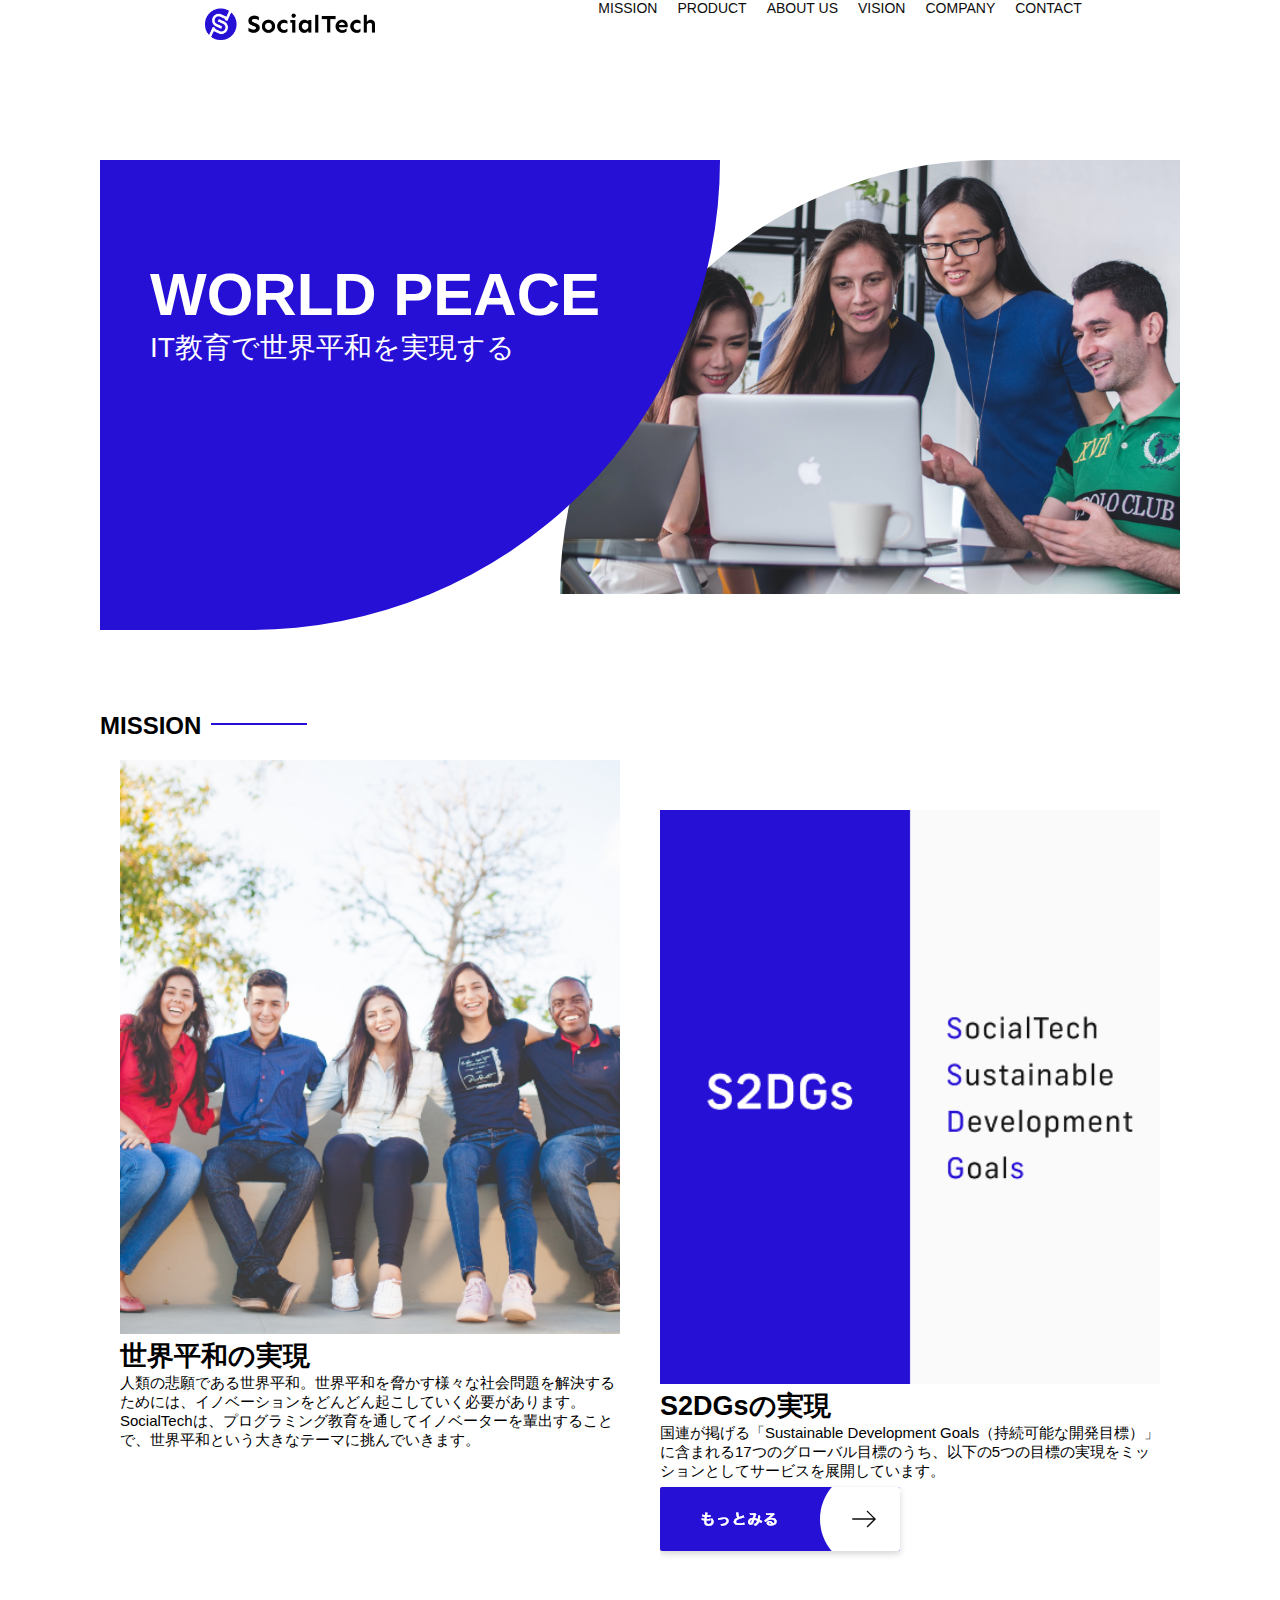
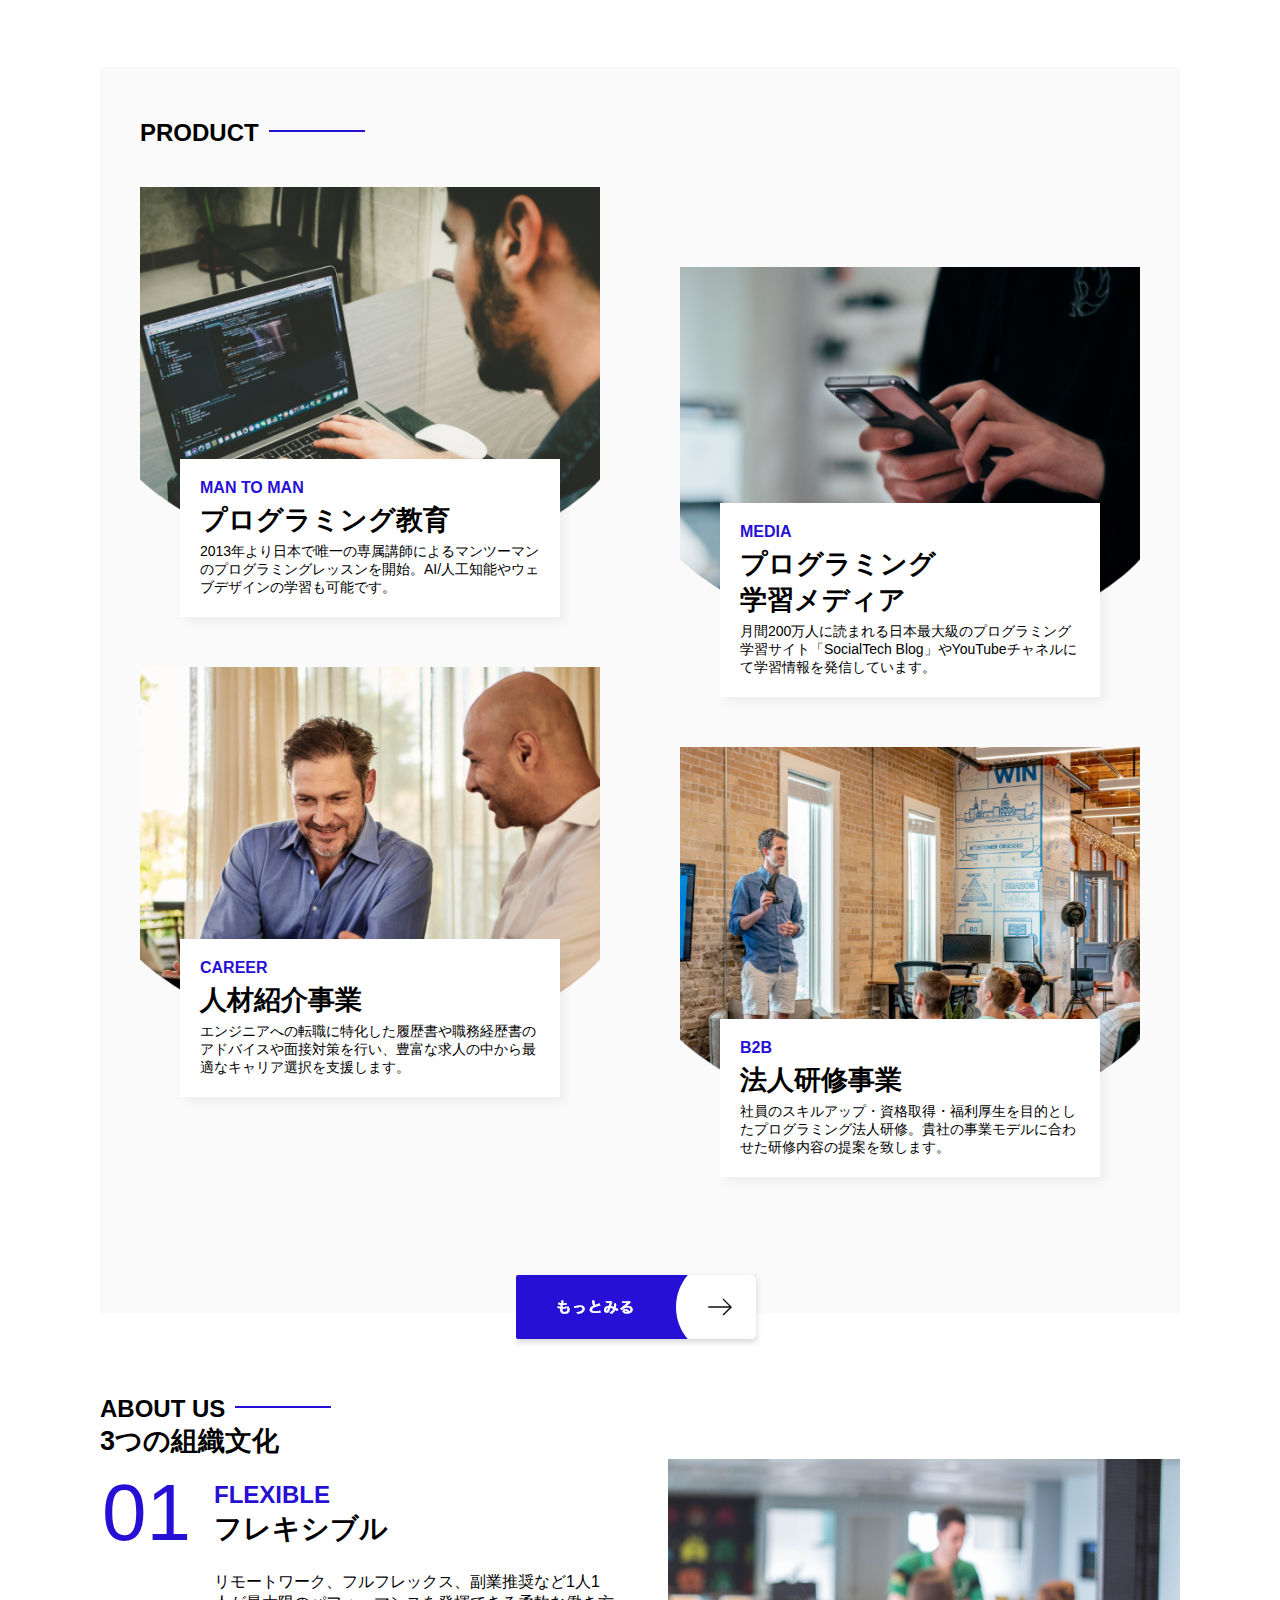
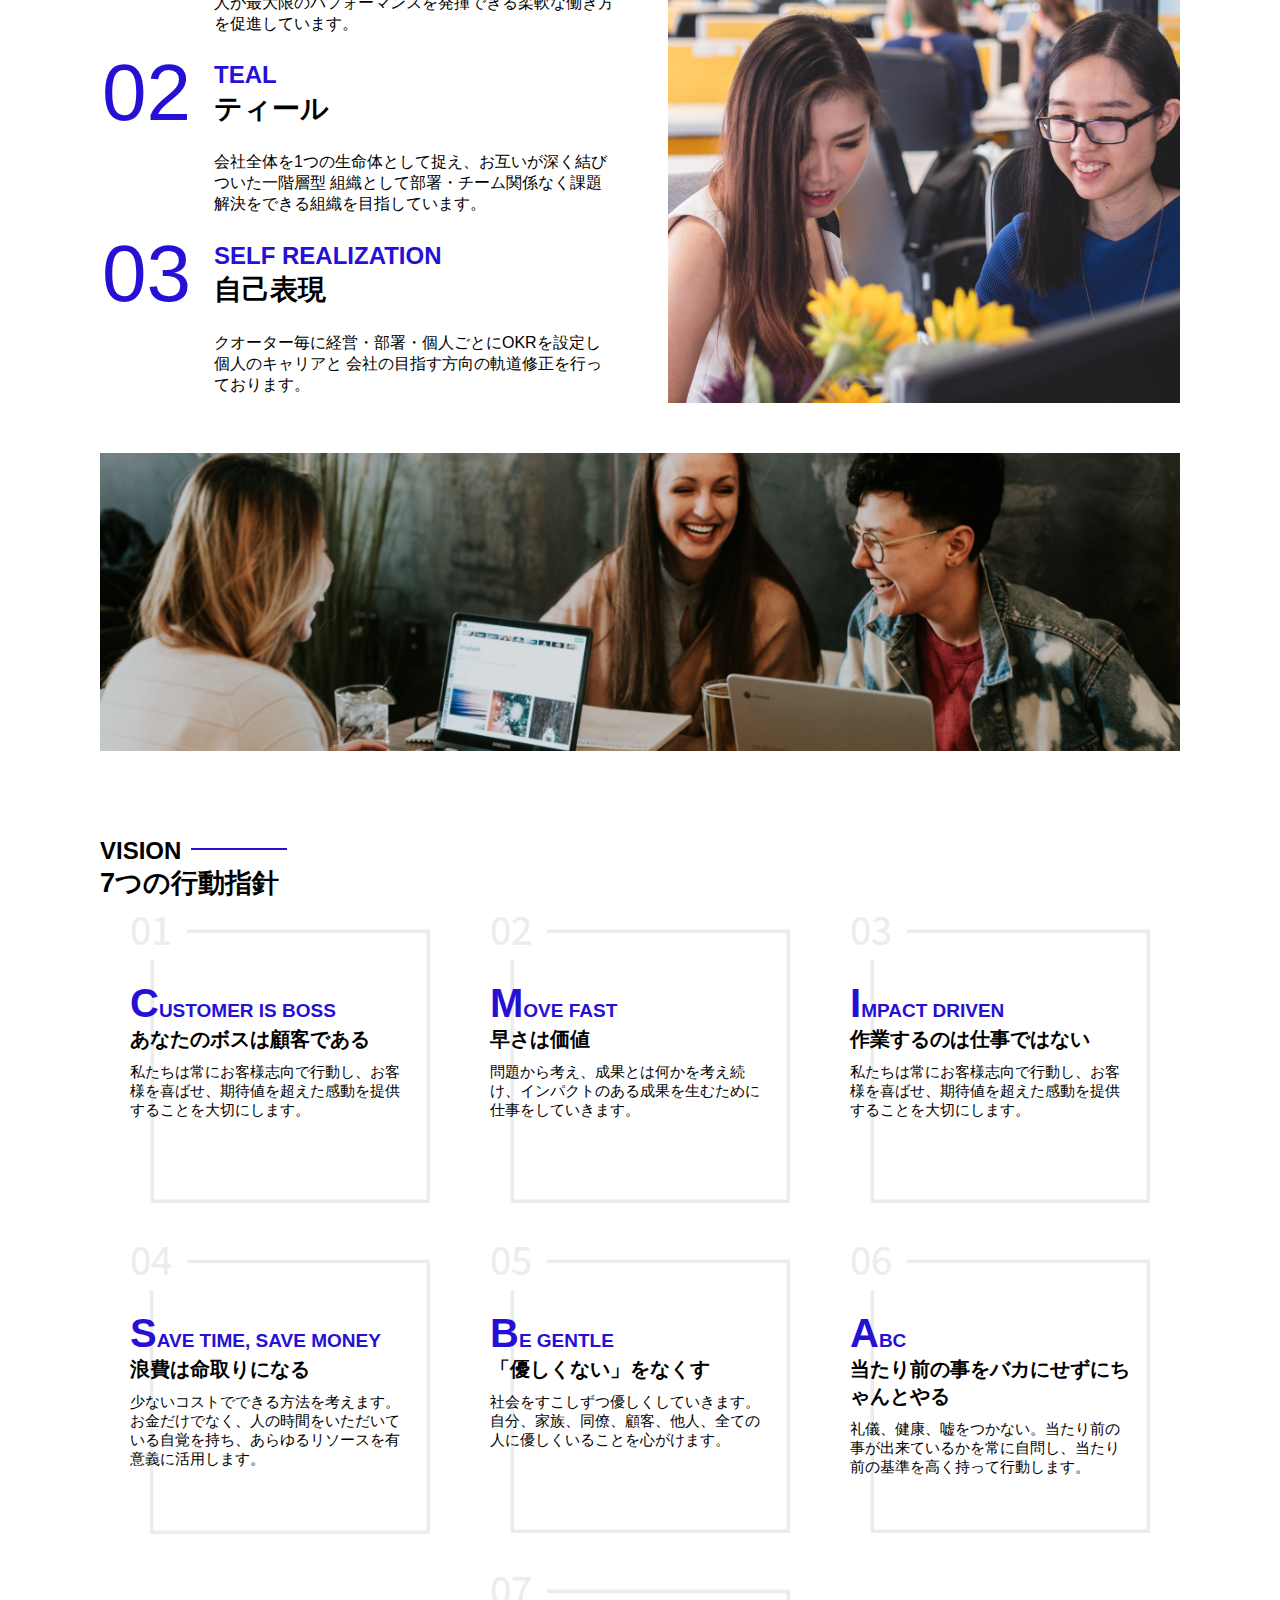
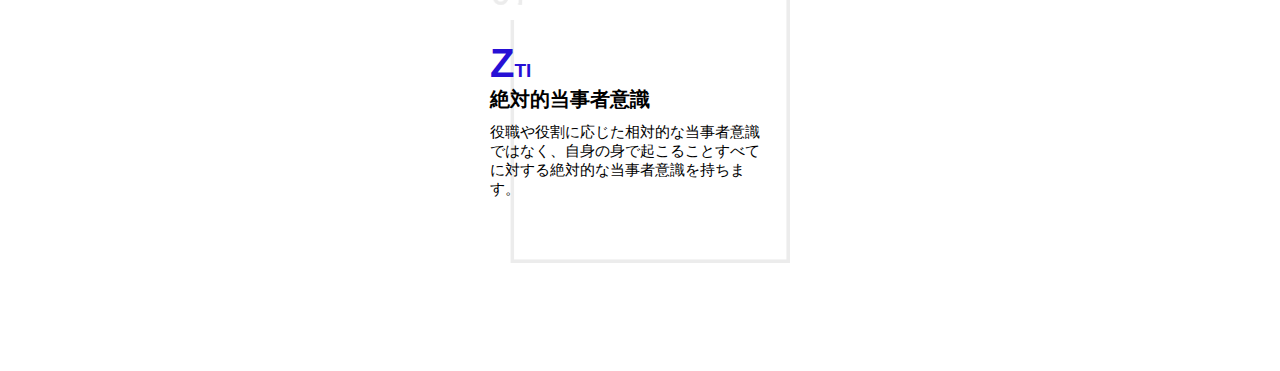
==== socialtech/index.html @ b1df3102 "Add files via upload" ====
<!DOCTYPE html>
<html>
  <head>
    <title>SocialTech</title>
    <meta charset="utf-8">
    <meta name="description" content="SocialTechはEdTech業界のリーディングカンパニーを目指します。">
    <meta name="viewport" content="width=device-width, initial-scale=1.0">
    <link rel="stylesheet" href="style.css">
  </head>
  <body>
    <!-- ヘッダー -->
    <header>
      <!-- ロゴ -->
      <a href="index.html" id="logo">
        <img src="images/logo.png" alt="トップページに戻る">
      </a>

      <!-- PC用ナビゲーション -->
      <nav id="nav-pc">
        <ul>
          <li><a href="mission.html">MISSION</a></li>
          <li><a href="product.html">PRODUCT</a></li>
          <li><a href="index.html#aboutus">ABOUT US</a></li>
          
          <!-- 以下の場所までスクロールされる -->
          <section id="aboutus">
            
          </section>

          <li><a href="index.html#vision">VISION</a></li>
          <li><a href="index.html#company">COMPANY</a></li>
          <li><a href="index.html#contact">CONTACT</a></li>
        </ul>
      </nav>
    </header>
    <main>
     <article>
       <!-- メインビジュアル -->
       <section id="main-visual">
        <div id="main-message">
          <h1>WORLD PEACE</h1>
          <p>IT教育で世界平和を実現する</p>
        </div>
        <img src="images/index/index-main.png" alt="PC周りに仲間が集まる多国籍の仲間たち">
       </section>

        <!-- ミッション -->
        <section id="mission">
          <h2 class="index-h2">MISSION</h2>
          <div id="mission-flex">
            <div>
              <img id="mission-photo" src="images/index/index-mission.png" alt="屋外のベンチで写真を撮影する多国籍の仲間たち">
              <h3>世界平和の実現</h3>
              <p>人類の悲願である世界平和。世界平和を脅かす様々な社会問題を解決するためには、イノベーションをどんどん起こしていく必要があります。SocialTechは、プログラミング教育を通してイノベーターを輩出することで、世界平和という大きなテーマに挑んでいきます。</p>
            </div>
            <div>
              <img id="s2dgs" src="images/index/s2dgs.png" alt="S2DGs">
              <h3>S2DGsの実現</h3>
              <p>国連が掲げる「Sustainable Development Goals（持続可能な開発目標）」に含まれる17つのグローバル目標のうち、以下の5つの目標の実現をミッションとしてサービスを展開しています。</p>
              <a href="mission.html">
                <img src="images/button-more.png" alt="もっとみる">
              </a>
            </div>
          </div>
        </section>

       <!-- プロダクト -->
       <section id="product">
        <h2 class="index-h2">PRODUCT</h2>
        <div class="product-flex">
          <div id="product-left">
            <div>
              <img class="product-photo" src="images/index/index-mantoman.png" alt="PCでコードを書く男性">
              <div class="product-explain">
                <span>MAN TO MAN</span>
                <h3>プログラミング教育</h3>
                <p>2013年より日本で唯一の専属講師によるマンツーマンのプログラミングレッスンを開始。AI/人工知能やウェブデザインの学習も可能です。</p>
              </div>
            </div>
            <div>
              <img class="product-photo" src="images/index/index-career.png" alt="笑顔で話し合う2人の男性">
              <div class="product-explain">
                <span>CAREER</span>
                <h3>人材紹介事業</h3>
                <p>エンジニアへの転職に特化した履歴書や職務経歴書のアドバイスや面接対策を行い、豊富な求人の中から最適なキャリア選択を支援します。</p>
              </div>
            </div>
          </div>
          <div id="product-right">
               <div>
                 <img class="product-photo" src="images/index/index-media.png" alt="スマートフォンを操作する人">
                 <div class="product-explain">
                   <span>MEDIA</span>
                   <h3>プログラミング<br>学習メディア</h3>
                   <p>月間200万人に読まれる日本最大級のプログラミング学習サイト「SocialTech Blog」やYouTubeチャネルにて学習情報を発信しています。</p>
                 </div>
               </div>
               <div>
                 <img class="product-photo" src="images/index/index-b2b.png" alt="講演中の男性とそれを聴く人々">
                 <div class="product-explain">
                   <span>B2B</span>
                   <h3>法人研修事業</h3>
                   <p>社員のスキルアップ・資格取得・福利厚生を目的としたプログラミング法人研修。貴社の事業モデルに合わせた研修内容の提案を致します。</p>
                 </div>
               </div>
             </div>
           </div>
        <div id="product-more">
          <a href="product.html">
            <img src="images/button-more.png" alt="もっとみる">
          </a>
        </div>
       </section>

       <!-- ABOUT US -->
       <section id="aboutus">
        <h2 class="index-h2">ABOUT US</h2>
        <h3>3つの組織文化</h3>
        <div>
          <table class="culture-table">
            <tr>
              <td class="culture-num">01</td>
              <th><span class="culture-en">FLEXIBLE</span><br>フレキシブル</th>
            </tr>
            <tr>
              <td>
                <!-- 空のセル -->
              </td>
              <td class="culture-description">リモートワーク、フルフレックス、副業推奨など1人1人が最大限のパフォーマンスを発揮できる柔軟な働き方を促進しています。</td>
            </tr>
            <tr>
              <td class="culture-num">02</td>
              <th><span class="culture-en">TEAL</span><br>ティール</th>
            </tr>
            <tr>
              <td>
                <!-- 空のセル -->
              </td>
              <td class="culture-description">会社全体を1つの生命体として捉え、お互いが深く結びついた一階層型 組織として部署・チーム関係なく課題解決をできる組織を目指しています。</td>
            </tr>
            <tr>
              <td class="culture-num">03</td>
              <th><span class="culture-en">SELF REALIZATION</span><br>自己表現</th>
            </tr>
            <tr>
              <td>
                <!-- 空のセル -->
              </td>
              <td class="culture-description">クオーター毎に経営・部署・個人ごとにOKRを設定し個人のキャリアと 会社の目指す方向の軌道修正を行っております。</td>
            </tr>
          </table>
          <img class="culture-img" src="images/index/index-aboutus1.png" alt="笑顔で話し合う2人の女性">
        </div>
        <img class="culture-img2" src="images/index/index-aboutus2.png" alt="笑顔で話し合う3人の男女">
       </section>

       <!-- VISION -->
        <section id="vision">
          <h2 class="index-h2">VISION</h2>
          <h3>7つの行動指針</h3>
          <div>
            <div class="vision-box">
              <img src="images/index/vision-01.png" alt="01">
                <div>
                 <h4>CUSTOMER IS BOSS</h4>
                 <h5>あなたのボスは顧客である</h5>
                 <p>私たちは常にお客様志向で行動し、お客様を喜ばせ、期待値を超えた感動を提供することを大切にします。</p>
                </div>
            </div>
            <div class="vision-box">
              <img src="images/index/vision-02.png" alt="02">
                <div>
                 <h4>MOVE FAST</h4>
                 <h5>早さは価値</h5>
                 <p>問題から考え、成果とは何かを考え続け、インパクトのある成果を生むために仕事をしていきます。</p>
                </div>
            </div>
            <div class="vision-box">
              <img src="images/index/vision-03.png" alt="03">
                <div>
                 <h4>IMPACT DRIVEN</h4>
                 <h5>作業するのは仕事ではない</h5>
                 <p>私たちは常にお客様志向で行動し、お客様を喜ばせ、期待値を超えた感動を提供することを大切にします。</p>
                </div>
            </div>
            <div class="vision-box">
              <img src="images/index/vision-04.png" alt="04">
                <div>
                 <h4>SAVE TIME, SAVE MONEY</h4>
                 <h5>浪費は命取りになる</h5>
                 <p>少ないコストでできる方法を考えます。お金だけでなく、人の時間をいただいている自覚を持ち、あらゆるリソースを有意義に活用します。</p>
                </div>
            </div>
            <div class="vision-box">
              <img src="images/index/vision-05.png" alt="05">
                <div>
                 <h4>BE GENTLE</h4>
                 <h5>「優しくない」をなくす</h5>
                 <p>社会をすこしずつ優しくしていきます。自分、家族、同僚、顧客、他人、全ての人に優しくいることを心がけます。</p>
                </div>
            </div>
            <div class="vision-box">
              <img src="images/index/vision-06.png" alt="06">
                <div>
                 <h4>ABC</h4>
                 <h5>当たり前の事をバカにせずにちゃんとやる</h5>
                 <p>礼儀、健康、嘘をつかない。当たり前の事が出来ているかを常に自問し、当たり前の基準を高く持って行動します。</p>
                </div>
            </div>
            <div class="vision-box">
              <img src="images/index/vision-07.png" alt="07">
                <div>
                 <h4>ZTI</h4>
                 <h5>絶対的当事者意識</h5>
                 <p>役職や役割に応じた相対的な当事者意識ではなく、自身の身で起こることすべてに対する絶対的な当事者意識を持ちます。</p>
                </div>
            </div>
          </div>
        </section>
     </article>
    </main>
  </body>
</html>
---- socialtech/style.css ----
/* PC,スマホ共通スタイル */
* {
  max-width: 1080px;
  margin: 0 auto 0 auto;
  box-sizing: border-box;
}

/* ヘッダー */
header {
  display: flex;
  justify-content: space-between;
}

/* ナビゲーションのレイアウト */
#nav-pc {
  font-size: 14px;
}

#nav-pc ul {
  display: flex;
  padding-left: 0;
}

#nav-pc ul {
  display: flex;
  padding-left: 0;
}

#nav-pc li {
  list-style: none;
}

/* ナビゲーションリンクの装飾設定 */
#nav-pc a {
  text-decoration: none;
  margin-left: 20px;
  color: #0d0d0d;
}

#nav-pc a:hover {
  text-decoration: underline;
}

/* メインビジュアル */
#main-visual {
  position: relative;
  height: 470px;
}

#main-message {
  position: absolute;
  top: 0;
  left: 0;
  background-color: #2710d5;
  color: #ffffff;
  border-radius: 0 0 476px 0;
  max-width: 620px;
  height: 100%;
  width: 100%;
  z-index: 11;
}

#main-message > h1 {
  font-size: 60px;
  margin: 100px 0 0 50px;
}

#main-message > p {
  font-size: 28px;
  margin: 0 0 0 50px;
}

#main-visual > img {
  max-width: 620px;
  border-radius: 476px 0 0 0;
  position: absolute;
  top: 0;
  right: 0;
  z-index: 10;
}

/* 見出し */
h2 {
  margin: 40px 0 0 0;
}

h2::after {
  content: url("images/line.png");
  margin-left: 10px;
}

h3 {
  font-size: 27px;
}

/* ミッション */
#mission {
  margin: 80px auto 80px auto;
}

#mission-flex {
  display: flex;
}

#mission-flex > div {
  width: 50%;
  margin: 20px;
}

#mission-photo {
  width: 100%;
}

#s2dgs {
  margin-top: 50px;
  width: 100%;
}

/* プロダクト */
#product {
  background-color: #fafafa;
  margin: 80px 0 80px 0;
  padding: 10px 40px 0px 40px;
}

/* 外枠 */
#product .product-flex {
  margin-top: 40px;
  display: flex;
}

/* 左のカラム */
#product-left {
  width: 50%;
  margin-right: 20px;
}

/* 右のカラム */
#product-right {
  width: 50%;
  margin-left: 20px;
  margin-top: 80px;
}

/* 画像＋説明の枠 */
#product-left > div {
  position: relative;
  height: 480px;
  margin-right: 20px;
}

#product-right > div {
 position: relative;
  height: 480px;
  margin-left: 20px;
}

/* 画像 */
.product-photo {
  width: 100%;
}

/* 説明文の枠 */
.product-explain {
  background-color: #ffffff;
  position: absolute;
  left: 0;
  bottom: 50px;
  margin: 0 40px 0 40px;
  padding: 20px;
  box-shadow: 5px 5px 10px rgba(0, 0, 0, 0.05);
}
  
/* 説明文の英語 */
.product-explain > span {
  color: #2710d5;
  font-weight: bold;
  font-size: 16px;
  margin: 0;
}
  
/* 説明文の見出し */
.product-explain > h3 {
  margin: 5px 0 5px 0;
}
  
/* 説明文 */
.product-explain > p {
  font-size: 14px;
  margin: 0;
}
  
/* もっと見るボタン */
#product-more {
 text-align: center;
}
  
#product-more a {
 position: relative;
 bottom: -42px;
}

/* ABOUT US */
#aboutus {
  margin: 80px auto 80px auto;
}

/* 3つの組織文化と画像を入れる枠 */
#aboutus > div {
  display: flex;
}

/* 画像 */
.culture-img {
  width: 50%;
  align-self: flex-start;
}

.culture-img2 {
  margin-top: 50px;
  width: 100%;
}

/* 3つの組織文化の表 */
.culture-table {
  margin-right: 50px;
}

/* 番号 */
.culture-num {
  font-size: 80px;
  color: #2710d5;
  padding: 0 20px 0 0;
}

/* 見出し */
.culture-table th {
  text-align: left;
  font-size: 28px;
  font-weight: bold;
}

/* 組織文化英語 */
.culture-en {
  color: #2710d5;
  font-size: 24px;
}

/* 説明文 */
.culture-description {
  margin: 0;
}

/* ビジョン */
#vision {
  margin: 80px auto 80px auto;
}

/* セクション内の外枠 */
#vision > div {
  display: flex;
  justify-content: space-between;
  flex-wrap: wrap;
}

/* 7つの行動指針の枠 */
.container {
  display: grid;
  grid-template-columns: repeat(3, 1fr); /* 3列 */
  gap: 20px; /* 要素間のスペース */
}

.vision-box {
  width: 300px;
  height: 300px;
  margin-bottom: 30px;
  position: relative;
}

.vision-box > img {
  width: 100%;
  position: relative;
  z-index: 30;
}

.vision-box > div {
  position: absolute;
  top: 0;
  left: 0;
  z-index: 31;
  margin-right: 20px;
}

.vision-box > div > h4 {
  color: #2710d5;
  font-size: 19px;
  margin: 80px 0 0 0;
}

.vision-box > div > h4::first-letter {
  font-size: 40px;
}

.vision-box > div > h5 {
  font-size: 20px;
  margin: 0 0 0 0;
}

.vision-box > div > p {
  margin: 10px 0 0 0;
}

p {
  font-size: 15px;
}

body {
  font-family: "Source Sans Pro", "Hiragino Kaku Gothic ProN", Meiryo, Arial, sans-serif;
}
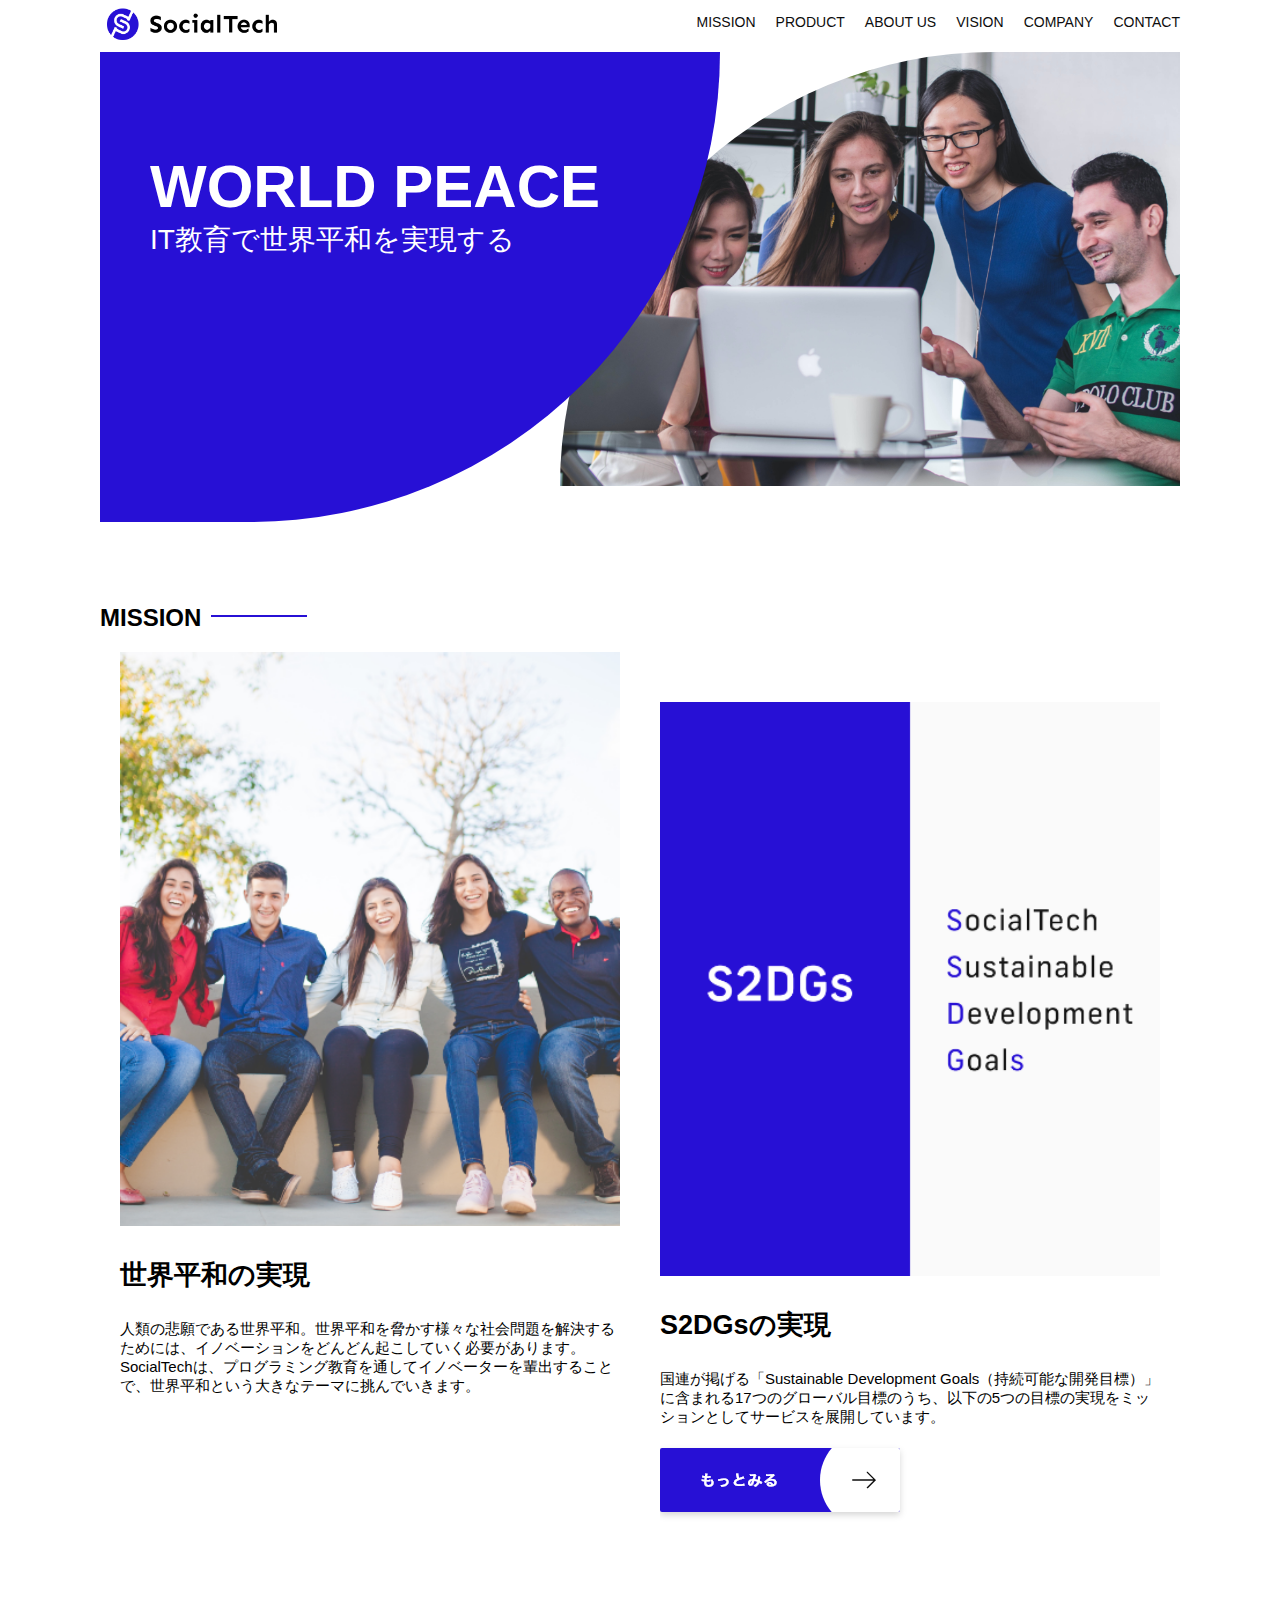
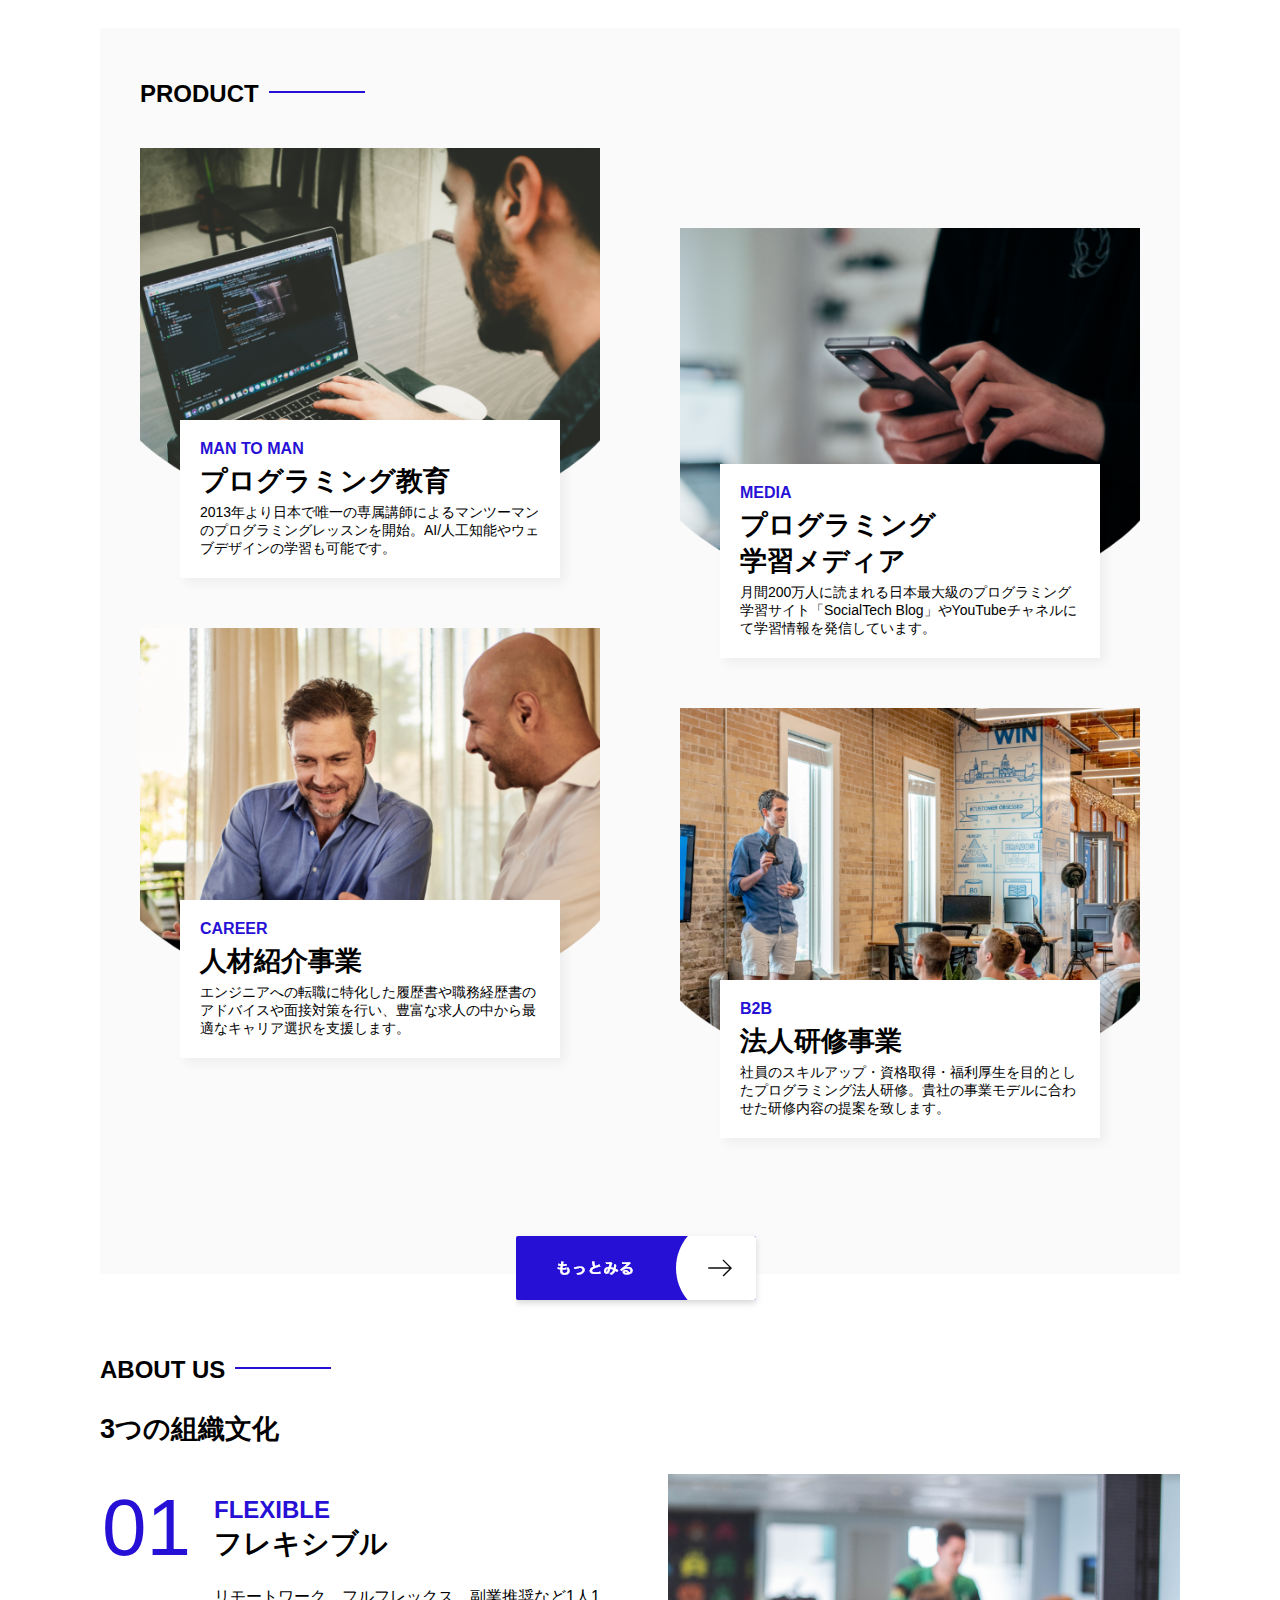
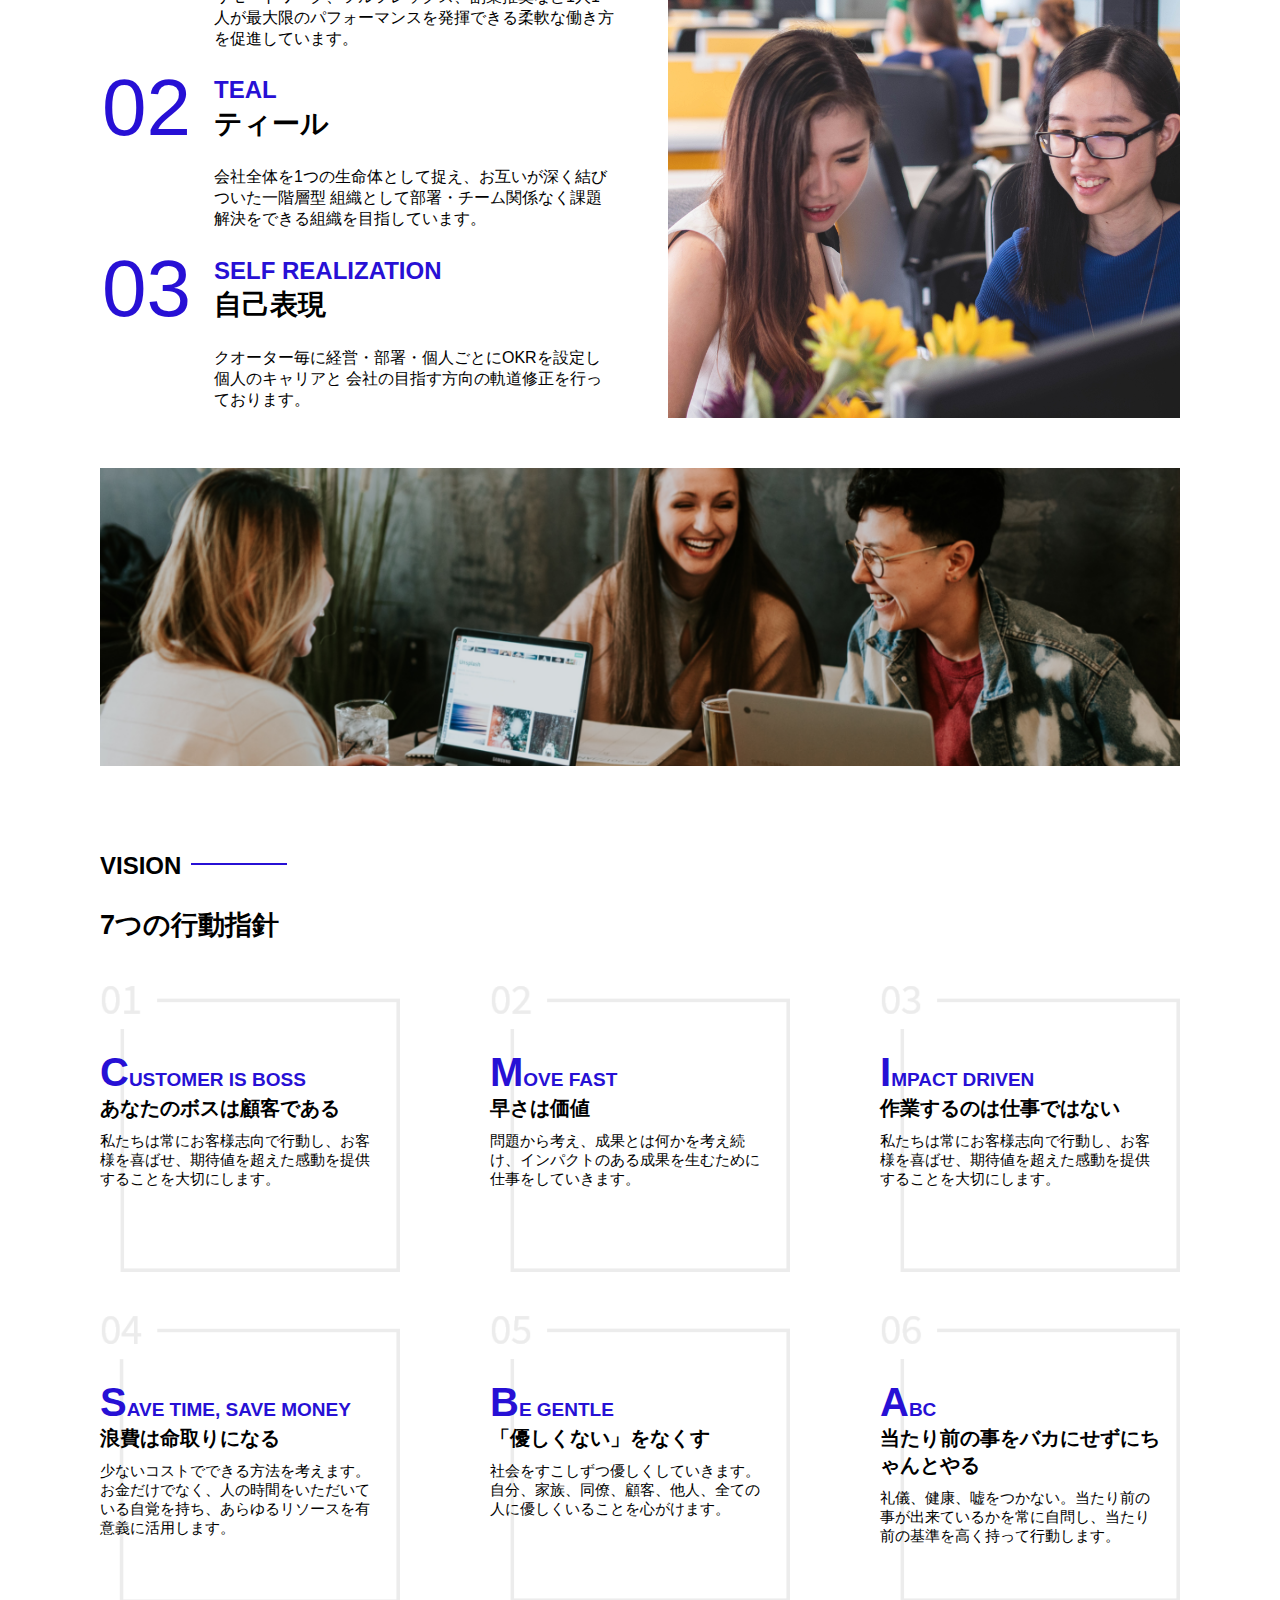
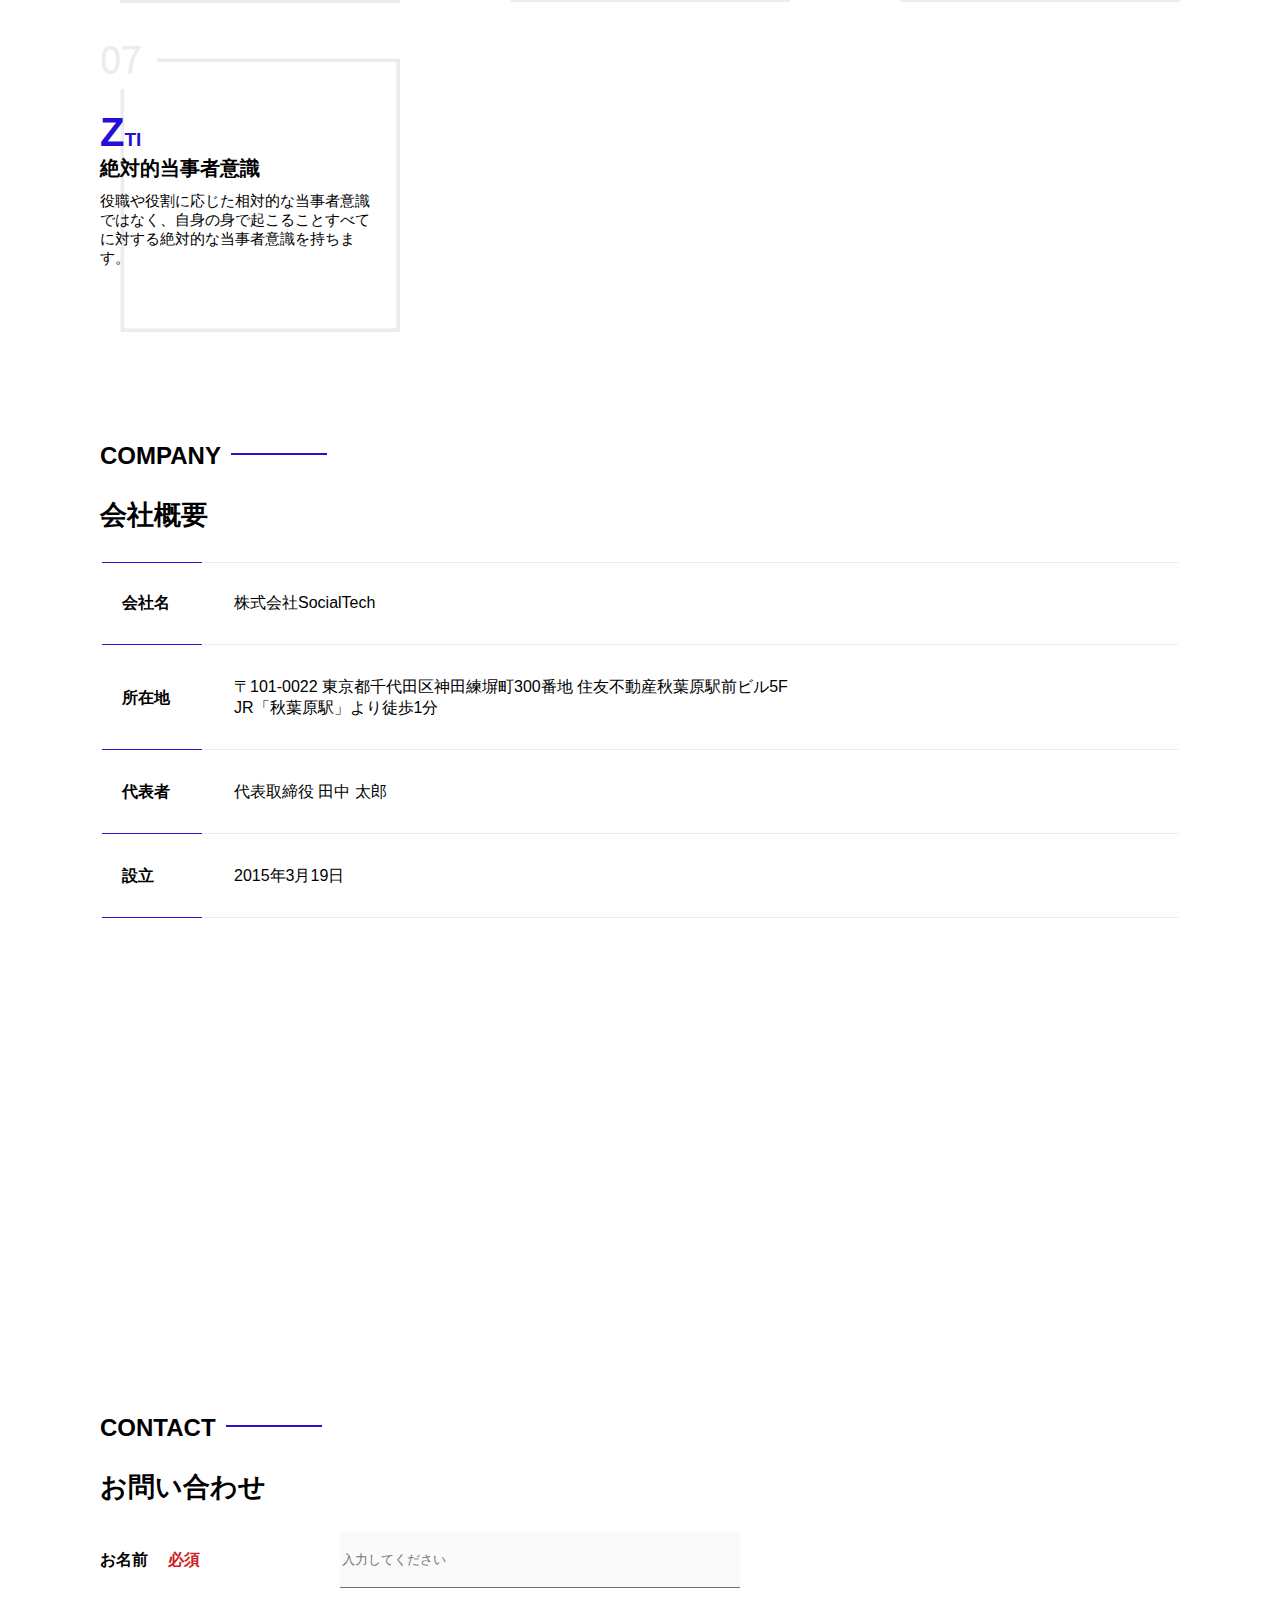
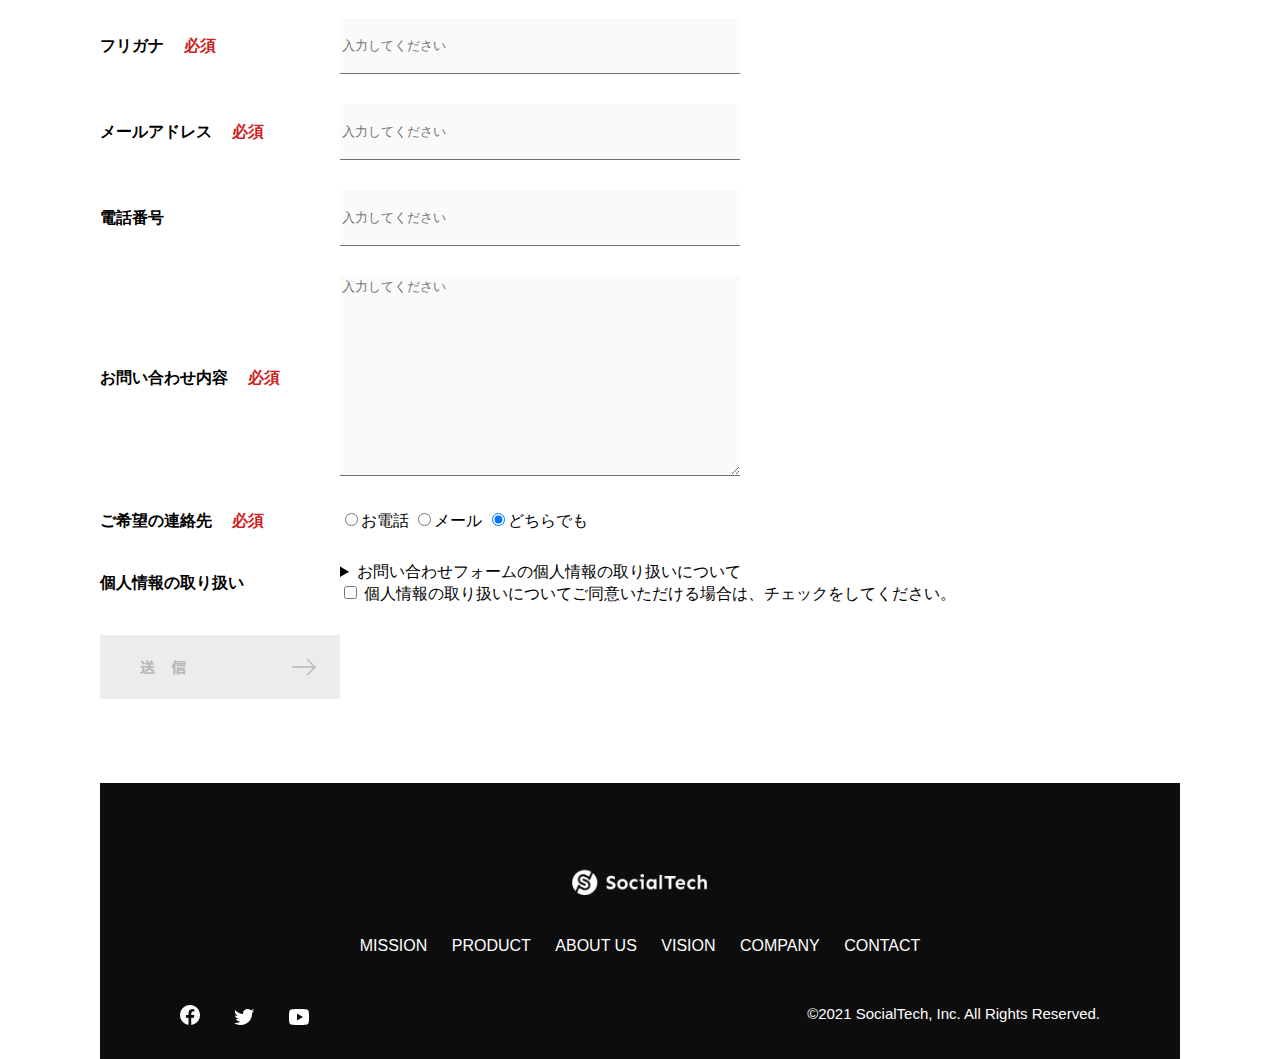
==== commit 33c8495d: "Add files via upload" ====
--- a/socialtech/index.html
+++ b/socialtech/index.html
@@ -7,9 +7,11 @@
     <meta name="viewport" content="width=device-width, initial-scale=1.0">
     <link rel="stylesheet" href="style.css">
   </head>
+  
   <body>
     <!-- ヘッダー -->
     <header>
+
       <!-- ロゴ -->
       <a href="index.html" id="logo">
         <img src="images/logo.png" alt="トップページに戻る">
@@ -21,18 +23,50 @@
           <li><a href="mission.html">MISSION</a></li>
           <li><a href="product.html">PRODUCT</a></li>
           <li><a href="index.html#aboutus">ABOUT US</a></li>
-          
-          <!-- 以下の場所までスクロールされる -->
-          <section id="aboutus">
-            
-          </section>
-
           <li><a href="index.html#vision">VISION</a></li>
           <li><a href="index.html#company">COMPANY</a></li>
           <li><a href="index.html#contact">CONTACT</a></li>
         </ul>
       </nav>
+
+      <!-- スマホ用メニューボタン -->
+       <button id="menu-sp" onclick="document.getElementById('nav-sp').style.display = 'block'">
+        <img src="images/button-menu.png" alt="ナビゲーションを開く">
+       </button>
+
+       <!-- スマホ用ナビゲーション -->
+        <div id="nav-sp">
+          <button id="close" onclick="document.getElementById('nav-sp').style.display = 'none'">
+            <img src="images/button-close.png" alt="ナビゲーションを閉じる">
+          </button>
+
+          <nav>
+            <ul>
+              <li>
+                <a id="logo-sp" href="index.html" onclick="document.getElementById('nav-sp').style.display = 'none'"><img src="images/logo-sp.png" alt="トップページに戻る"></a>
+              </li>
+              <li><a class="menu" href="mission.html" onclick="document.getElementById('nav-sp').style.display = 'none'">MISSION</a></li>
+              <li><a class="menu" href="product.html" onclick="document.getElementById('nav-sp').style.display = 'none'">PRODUCT</a></li>
+              <li><a class="menu" href="index.html#aboutus" onclick="document.getElementById('nav-sp').style.display = 'none'">ABOUT US</a></li>
+              <li><a class="menu" href="index.html#vision" onclick="document.getElementById('nav-sp').style.display = 'none'">VISION</a></li>
+              <li><a class="menu" href="index.html#company" onclick="document.getElementById('nav-sp').style.display = 'none'">COMPANY</a></li>
+              <li><a class="menu" href="index.html#contact" onclick="document.getElementById('nav-sp').style.display = 'none'">CONTACT</a></li>
+            </ul>
+          </nav>
+          <div id="sns">
+            <a href="https://www.facebook.com/sejuku2013">
+              <img src="images/button-facebook.png" alt="Facebookのリンク">
+            </a>
+            <a href="https://twitter.com/samuraijuku">
+              <img src="images/button-twitter.png" alt="Twitterのリンク">
+            </a>
+            <a href="https://www.youtube.com/channel/UCCFOQO5aDK0xXam4cUQXT8g">
+              <img src="images/button-youtube.png" alt="YouTubeのリンク">
+            </a>
+          </div>
+        </div>
     </header>
+    
     <main>
      <article>
        <!-- メインビジュアル -->
@@ -217,7 +251,160 @@
             </div>
           </div>
         </section>
+        <!-- COMPANY -->
+        <section id="company">
+          <h2 class="index-h2">COMPANY</h2>
+          <h3>会社概要</h3>
+          <table id="company-table">
+            <tr>
+              <th class="tableheader tableheader-first">会社名</th>
+              <td class="cell cell-first">株式会社SocialTech</td>
+            </tr>
+            <tr>
+              <th class="tableheader">所在地</th>
+              <td class="cell">〒101-0022 東京都千代田区神田練塀町300番地 住友不動産秋葉原駅前ビル5F<br>JR「秋葉原駅」より徒歩1分</td>
+            </tr>
+            <tr>
+              <th class="tableheader">代表者</th>
+              <td class="cell">代表取締役 田中 太郎</td>
+            </tr>
+            <tr>
+              <th class="tableheader">設立</th>
+              <td class="cell">2015年3月19日</td>
+            </tr>
+          </table>
+          <iframe src="https://www.google.com/maps/embed?pb=!1m18!1m12!1m3!1d103715.61158390001!2d139.64747973906253!3d35.674222900000004!2m3!1f0!2f0!3f0!3m2!1i1024!2i768!4f13.1!3m3!1m2!1s0x60188c83d1d00dc3%3A0x70a5649d7954cd46!2z5qCq5byP5Lya56S-44Ki44Kk44Ko44K544Ko44OV44ON44OD44OI77yISVNGIE5FVCBHUk9VUO-8iSDmnKznpL4!5e0!3m2!1sja!2sjp!4v1726644651321!5m2!1sja!2sjp" width="600" height="450" style="border:0;" allowfullscreen="" loading="lazy" referrerpolicy="no-referrer-when-downgrade">
+          </iframe>
+        </section>
+        <!-- お問い合わせフォーム -->
+         <section id="contact">
+          <h2 class="index-h2">CONTACT</h2>
+          <h3>お問い合わせ</h3>
+          <form>
+            <div>
+              <div class="contact-heading">
+                <label class="contact-label">お名前<span class="contact-span">必須</span></label>
+              </div>
+              <div>
+                <input type="text" name="name" placeholder="入力してください" class="contact-textbox">
+              </div>
+            </div>
+            <div>
+              <div class="contact-heading">
+                <label class="contact-label">フリガナ<span class="contact-span">必須</span></label>
+              </div>
+              <div>
+                <input type="text" name="hurigana" placeholder="入力してください" class="contact-textbox">
+              </div>
+            </div>
+            <div>
+              <div class="contact-heading">
+                <label class="contact-label">メールアドレス<span class="contact-span">必須</span></label>
+              </div>
+              <div>
+                <input type="text" name="email" placeholder="入力してください" class="contact-textbox">
+              </div>
+            </div>
+            <div>
+              <div class="contact-heading">
+                <label class="contact-label">電話番号</label>
+              </div>
+              <div>
+                <input type="text" name="tel" placeholder="入力してください" class="contact-textbox">
+              </div>
+            </div>
+            <div>
+              <div class="contact-heading">
+                <label class="contact-label">お問い合わせ内容<span class="contact-span">必須</span></label>
+              </div>
+              <div>
+                <textarea class="contact-textarea" name="message" placeholder="入力してください"></textarea>
+              </div>
+            </div>
+            <div>
+              <div class="contact-heading">
+                <label class="contact-label">ご希望の連絡先<span class="contact-span">必須</span></label>
+              </div>
+              <div>
+                <input class="radiobutton" type="radio" value="tel" name="contact" checked><label>お電話</label>
+                <input class="radiobutton" type="radio" value="mail" name="contact" checked><label>メール</label>
+                <input class="radiobutton" type="radio" value="both" name="contact" checked><label>どちらでも</label>
+              </div>
+            </div>
+            <div>
+              <div class="contact-heading">
+                <label class="contact-label">個人情報の取り扱い</label>
+              </div>
+              <div>
+                <details>
+                  <summary>お問い合わせフォームの個人情報の取り扱いについて</summary>
+                  <div>
+                    <dl>
+                      <dt>１．組織の名称又は氏名</dt>
+                      <dd>株式会社SocialTech</dd>
+                      <dt>２．個人情報保護管理者（若しくはその代理人）の氏名又は職名、所属及び連絡先</dt>
+                      <dd>
+                        <p>鈴木 一郎 コーポレート部</p>
+                        <p>メールアドレス：samurai@example.com</p>
+                        <p>TEL：03-1234-5678</p>
+                      </dd>
+                      <dt>３．個人情報の利用目的</dt>
+                      <dd>
+                        <ul>
+                          <li>本サービス及び本サービスに関連する情報の提供又はそれらに関する連絡のため</li>
+                          <li>ユーザーの本人確認のため</li>
+                          <li>当社サービスのご案内のため</li>
+                          <li>当社の商品等の広告または宣伝（電子メールによるものを含むものとします。）</li>
+                        </ul>
+                      </dd>
+                      <dt>４．個人情報の取り扱い業務の委託</dt>
+                      <dd>個人情報の取扱業務の全部または一部を外部に業務委託する場合があります。その際、弊社は、個人情報を適切に保護できる管理体制を敷き実行していることを条件として委託先を厳選したうえで、機密保持契約を委託先と締結し、お客様の個人情報を厳密に管理させます。</dd>
+                      <dt>５．個人情報の開示等の請求</dt>
+                      <dd>
+                        お客様は、弊社に対してご自身の個人情報の開示等（利用目的の通知、開示、内容の訂正・追加・削除、利用の停止または消去、第三者への提供の停止）に関して、当社問合わせ窓口に申し出ることができます。<br>
+                        その際、弊社はお客様ご本人を確認させていただいたうえで、合理的な期間内に対応いたします。<br>
+                        なお、個人情報に関する弊社問合わせ先は、次の通りです。
+                      </dd>
+                      <dd>
+                        <p>株式会社SocialTech  個人情報問合せ窓口</p>
+                        <p>〒150-0043  東京都千代田区神田練塀町300番地 住友不動産秋葉原駅前ビル5F</p>
+                        <p>メールアドレス:samurai@example.com  TEL:03-1234-5678</p>
+                      </dd>
+                      <dt>６．個人情報を提供されることの任意性について</dt>
+                      <dd>お客様がご自身の個人情報を弊社に提供されるか否かは、お客様のご判断によりますが、もしご提供されない場合には、適切なサービスが提供できない場合がありますので予めご了承ください。</dd>
+                    </dl>
+                  </div>
+                </details>
+                <input type="checkbox" name="agree">
+                <span>個人情報の取り扱いについてご同意いただける場合は、チェックをしてください。</span>
+              </div>
+            </div>
+            <input type="image" src="images/button-submit.png" alt="送信する">
+          </form>
+         </section>
      </article>
     </main>
+
+    <footer>
+      <div id="footer-logo">
+        <img src="images/logo-sp.png" alt="SocialTech">
+      </div>
+      <div id="footer-link">
+        <a href="mission.html">MISSION</a>
+        <a href="product.html">PRODUCT</a>
+        <a href="index.html#aboutus">ABOUT US</a>
+        <a href="index.html#vision">VISION</a>
+        <a href="index.html#company">COMPANY</a>
+        <a href="index.html#contact">CONTACT</a>
+      </div>
+      <div id="sns-footer">
+        <div class="sns-btns">
+          <a href="https://www.facebook.com/sejuku2013"><img src="images/button-facebook.png" alt="facebookのリンク"></a>
+          <a href="https://twitter.com/samuraijuku"><img src="images/button-twitter.png" alt="Twitterのリンク"></a>
+          <a href="https://www.youtube.com/channel/UCCFOQO5aDK0xXam4cUQXT8g"><img src="images/button-youtube.png" alt="YouTubeのリンク"></a>
+        </div>
+        <p id="copyright">&copy;2021 SocialTech, Inc. All Rights Reserved.</p>
+      </div>
+    </footer>
   </body>
 </html>--- a/socialtech/style.css
+++ b/socialtech/style.css
@@ -1,8 +1,18 @@
 /* PC,スマホ共通スタイル */
 * {
+  /* max-width: 1080px;
+  margin: 0 auto 0 auto; */
+  box-sizing: border-box;
+}
+
+p {
+  font-size: 15px;
+}
+
+body {
   max-width: 1080px;
   margin: 0 auto 0 auto;
-  box-sizing: border-box;
+  font-family: "Source Sans Pro", "Hiragino Kaku Gothic ProN", Meiryo, Arial, sans-serif;
 }
 
 /* ヘッダー */
@@ -40,6 +50,15 @@
 #nav-pc a:hover {
   text-decoration: underline;
 }
+
+/* スマホ用ナビを非表示 */
+#nav-sp,
+#menu-sp {
+  display: none;
+}
+
+
+
 
 /* メインビジュアル */
 #main-visual {
@@ -264,12 +283,6 @@
 }
 
 /* 7つの行動指針の枠 */
-.container {
-  display: grid;
-  grid-template-columns: repeat(3, 1fr); /* 3列 */
-  gap: 20px; /* 要素間のスペース */
-}
-
 .vision-box {
   width: 300px;
   height: 300px;
@@ -310,10 +323,607 @@
   margin: 10px 0 0 0;
 }
 
-p {
+/* 会社概要 */
+#company {
+  margin: 80px auto 80px auto;
+}
+
+#company-table {
+  width: 100%;
+}
+
+.tableheader {
+  text-align: left;
+  padding: 20px;
+  border-bottom-color: #2710d5;
+  border-bottom-width: 1px;
+  border-bottom-style: solid;
+  width: 100px;
+}
+
+.tableheader-first {
+  border-top-color: #2710d5;
+  border-top-width: 1px;
+  border-top-style: solid;
+}
+
+.cell {
+  padding: 30px;
+  border-bottom-color: #ececec;
+  border-bottom-width: 1px;
+  border-bottom-style: solid;
+}
+
+.cell-first {
+  border-top-color: #ececec;
+  border-top-width: 1px;
+  border-top-style: solid;
+}
+
+#company > iframe {
+  width: 100%;
+  height: 368px;
+  margin-top: 40px;
+}
+
+/* お問い合わせ */
+#contact {
+  margin: 80px auto 80px auto;
+}
+
+/* 外枠 */
+#contact > form > div {
+  display: flex;
+  flex-direction: row;
+  flex-wrap: wrap;
+  padding-bottom: 30px;
+}
+
+/* 左列の見出し */
+.contact-heading {
+  width: 240px;
+  align-self: center;
+}
+
+/* 見出しのラベル */
+.contact-label {
+  font-weight: bold;
+}
+
+/* 必須 */
+.contact-span {
+  color: #ce2222;
+  margin: 0 0 0 20px;
+  font-weight: bold;
+}
+
+/* テキストボックス */
+.contact-textbox {
+  border-top: 0px;
+  border-left: 0px;
+  border-right: 0px;
+  border-bottom-width: 1px;
+  border-bottom-color: #707070;
+  border-style: solid;
+  background-color: #fafafa;
+  width: 400px;
+  height: 56px;
+}
+
+/* お問い合わせ内容のテキストエリア */
+.contact-textarea {
+  border-top: 0px;
+  border-left: 0px;
+  border-right: 0px;
+  border-bottom-width: 1px;
+  border-bottom-color: #707070;
+  background-color: #fafafa;
+  width: 400px;
+  height: 200px;
+}
+
+/* 個人情報の取り扱い */
+#contact dt {
+  font-weight: bold;
+}
+
+#contact dd {
+  margin: 0 0 16px 0;
+}
+
+#contact dd p {
+  margin: 0;
+}
+
+#contact dd ul {
+  padding-left: 0;
+}
+
+#contact dd li {
+  margin-bottom: 0;
+  list-style: none;
+}
+
+/* フッター */
+footer {
+  background-color: #0d0d0d;
+  text-align: center;
+  padding: 80px 80px 30px 80px;
+}
+
+#footer-logo {
+  margin-bottom: 30px;
+}
+
+#footer-link {
+  margin-bottom: 50px;
+}
+
+#footer-link > a {
+  text-decoration: none;
+  margin: 10px;
+  color: #ffffff;
+}
+
+#footer-link > a:hover {
+  text-decoration: underline;
+}
+
+#sns-footer {
+  display: flex;
+  justify-content: space-between;
+  text-align: left;
+}
+
+#sns-footer a {
+  margin-right: 30px;
+}
+
+#copyright {
+  color: #ffffff;
+  margin: 0;
+}
+
+/* mission.html用スタイル */
+/* ミッションのメインビジュアル */
+.mission-main-inner {
+  background-image: url("images/mission/mission-main.png");
+  background-repeat: no-repeat;
+  background-position-y: center;
+}
+
+#mission-title {
+  background-color: #2710d5;
+  width: 368px;
+  color: #ffffff;
+  height: 496px;
+  border-radius: 0 248px 248px 0;
+  position: relative;
+}
+
+#mission-title h1 {
+  position: absolute;
+  top: 0;
+  left: 100px;
+  font-size: 80px;
+  line-height: 1;
+}
+
+#mission-title h1 span {
+  font-size: 26px;
+}
+
+#mission-title > p {
+  position: absolute;
+  top: 350px;
+  left: 100px;
+  font-size: 16px;
+}
+
+/* ミッションページ　S2DGSの設定 */
+#mission-s2dgs {
+  padding: 20px;
+}
+
+.mission-h2 {
+  color: #2710d5;
+  font-size: 40px;
+}
+
+.mission-h2::after {
+  content: none;
+}
+
+/* ミッションページ　5つのゴールの設定 */
+#mission-five-goals {
+  padding: 20px;
+  display: flex;
+}
+
+#mission-five-goals .five-goals-image {
+  width: 30%;
+  padding: 20px;
+}
+
+#mission-five-goals .five-goals-image img {
+  width: 100%;
+}
+
+#mission-five-goals .five-goals-read {
+  width: 70%;
+  padding: 20px;
+}
+
+#mission-five-goals .five-goals-read > div {
+  margin-bottom: 40px;
+}
+
+.fivegoals-image-right {
+  float: right;
+  margin: 20px;
+}
+
+.fivegoals-image-left {
+  float: left;
+  margin: 20px;
+}
+
+.fivegoals-number {
+  color: #2710d5;
+  font-size: 48px;
+  font-weight: bold;
+  margin: 0;
+}
+
+.fivegoals-h3 {
+  font-size: 28px;
+  margin: 0;
+}
+
+.fivegoals-p {
+  margin: 0;
+}
+
+
+
+/* ===============
+  スマートフォン用のスタイル
+ ================ */
+ @media screen and (max-width: 767px) {
+  /* PC用ナビゲーション非表示 */
+  #nav-pc {
+    display: none;
+  }
+
+ /* ハンバーガーメニュー */
+ #menu-sp {
+  display: block;
+  background-color: transparent;
+  float: right;
+  padding: 0;
+  border: none;
+ }
+
+ /* スマホ用ナビゲーションの表示切替 */
+ /* 初期状態、レイアウトと非表示設定 */
+ #nav-sp {
+  background-color: #2710d5;
+  position: fixed;
+  left: 0;
+  top: 0;
+  height: 100%;
+  width: 100%;
+  display: none;
+  z-index: 100;
+ }
+
+/* ×ボタン */
+#close {
+  position: absolute;
+  top: 20px;
+  right: 20px;
+  background-color: transparent;
+  border: none;
+}
+
+#nav-sp nav ul {
+  padding-left: 0;
+}
+
+#nav-sp nav li {
+  list-style: none;
+}
+
+/* ナビゲーションメニュー用ロゴ */
+#logo-sp {
+  margin: 80px 0 30px 20px;
+}
+
+/* ナビげーじょんのリンク装飾設定 */
+#nav-sp nav a {
+  display: block;
+  color: #ffffff;
+}
+
+#nav-sp nav a:hover {
+  text-decoration: underline;
+}
+
+#nav-sp .menu {
+  text-decoration: none;
+  margin: 0 20px 0 20px;
+  height: 44px;
+  font-size: 16px;
+  background-image: url("images/arrow.png");
+  background-repeat: no-repeat;
+  background-position: right top;
+}
+
+#sns {
+  position: absolute;
+  bottom: 20px;
+  left: 20px;
+}
+
+#sns > a {
+  margin-right: 30px;
+}
+
+/* メインビジュアル */
+#main-visual {
+  position: relative;
+  height: 470px;
+}
+
+#main-visual > div {
+  text-align: center;
+  height: 280px;
+}
+
+#main-visual h1 {
+  font-size: 28px;
+  margin: 90px 0 0 0;
+}
+
+#main-visual > div > p {
+  margin: 0;
   font-size: 15px;
 }
 
-body {
-  font-family: "Source Sans Pro", "Hiragino Kaku Gothic ProN", Meiryo, Arial, sans-serif;
+#main-visual > img {
+  width: 100%;
+  border-radius: 476px 0 0 0;
+  top: auto;
+  bottom: 0;
+}
+
+/* 見出し */
+h2 {
+  margin: 15px 0 15px 0;
+}
+
+h3 {
+  font-size: 24px;
+  margin: 10px 0 0 0;
+}
+
+/* ミッション */
+#mission {
+  margin: 20px 0 20px 0;
+  padding: 0 20px 0 20px;
+}
+
+#mission-flex {
+  flex-direction: column;
+}
+
+#missin-flex > div {
+  width: 100%;
+  margin: 0;
+}
+
+/* プロダクト */
+#product {
+  margin: 0;
+  padding: 10px 20px 0 20px;
+}
+
+/* 外枠 */
+#product .product-flex {
+  flex-direction: column;
+  margin-top: 0;
+}
+
+/* 左右のカラム　スマホでは縦並び */
+#product-left,
+#product-right {
+  width: 100%;
+  margin: 0;
+}
+
+/* 画像＋説明の枠 */
+#productt-left > div,
+#product-right > div {
+  height: auto;
+  margin: 0;
+}
+
+/* 説明文の枠 */
+.product-explain {
+  position: relative;
+  margin: 0;
+}
+
+/* もっと見るボタン */
+#product-more {
+  text-align: left;
+}
+
+/* ABOUT US */
+#aboutus {
+  margin: 80px 20px 80px 20px;
+}
+
+#aboutus > div {
+  flex-direction: column;
+}
+
+.culture-table th {
+  font-size: 16px;
+}
+
+.culture-table {
+  margin-right: 0;
+  padding-right: 20px;
+  order: 2;
+}
+
+.culture-img {
+  width: 100%;
+  order: 1;
+}
+
+.culture-img2 {
+  margin-top: 0;
+}
+
+.culture-num {
+  padding: 0;
+}
+
+.culture-description {
+  margin: 0;
+}
+
+/* ビジョン */
+#vision {
+  margin: 80px 20px 80px 20px
+}
+
+.vision-box > img {
+  position: absolute;
+  top: 0;
+  left: 0;
+}
+
+.vision-box > div > h4 {
+  margin: 60px 0 0 0;
+}
+
+/* 会社概要 */
+#company {
+  margin: 0 20px 0 20px;
+}
+
+#company > h3 {
+  margin-bottom: 20px;
+}
+
+.tableheader {
+  width: 50px;
+}
+
+.cell {
+  padding: 20px;
+}
+
+#company > iframe {
+  height: 240px;
+}
+
+/* お問い合わせ */
+#contact {
+  margin: 80px 20px 80px 20px;
+}
+
+#contact > h3 {
+  margin-bottom: 20px;
+}
+
+#contact > form > div {
+  flex-direction: column;
+  margin-bottom: 20px;
+}
+
+.contact-heading {
+  align-self: auto;
+  margin-bottom: 20px;
+}
+
+.contact-textbox {
+  min-width: 300px;
+  width: 100%;
+}
+
+.contact-textarea {
+  height: 150px;
+  width: 100%;
+}
+
+.radiobutton {
+  margin-bottom: 30px;
+}
+
+/* フッター */
+footer {
+  padding: 30px 20px 50px 20px;
+  text-align: left;
+}
+
+#footer-link > a {
+  margin: 0 20px 30px 0;
+  display: block;
+  background-image: url("images/arrow.png");
+  background-repeat: no-repeat;
+  background-position: right top;
+}
+
+#footer-link > a:hover {
+  text-decoration: underline;
+}
+
+#sns-footer {
+  flex-direction: column;
+  justify-content: flex-start;
+}
+#copyright {
+  font-size: 12px;
+  margin-top: 30px;
+}
+
+/* mission.html用スタイル */
+/* ミッションのメインビジュアル */
+#mission-main {
+  height: 256px;
+  margin-top: 4%;
+  position: relative;
+}
+  
+.mission-main-inner {
+  height: 80%;
+  background-size: cover;
+}
+  
+#mission-title {
+  width: 136px;
+  height: 256px;
+  position: absolute;
+  top: -10%;
+}
+  
+#mission-title h1 {
+  left: 20px;
+  font-size: 40px;
+}
+
+#mission-title h1 span {
+  font-size: 18px;
+}
+
+#mission-title > p {
+  top: 180px;
+  left: 20px;
+  font-size: 13px;
+}
+
 }